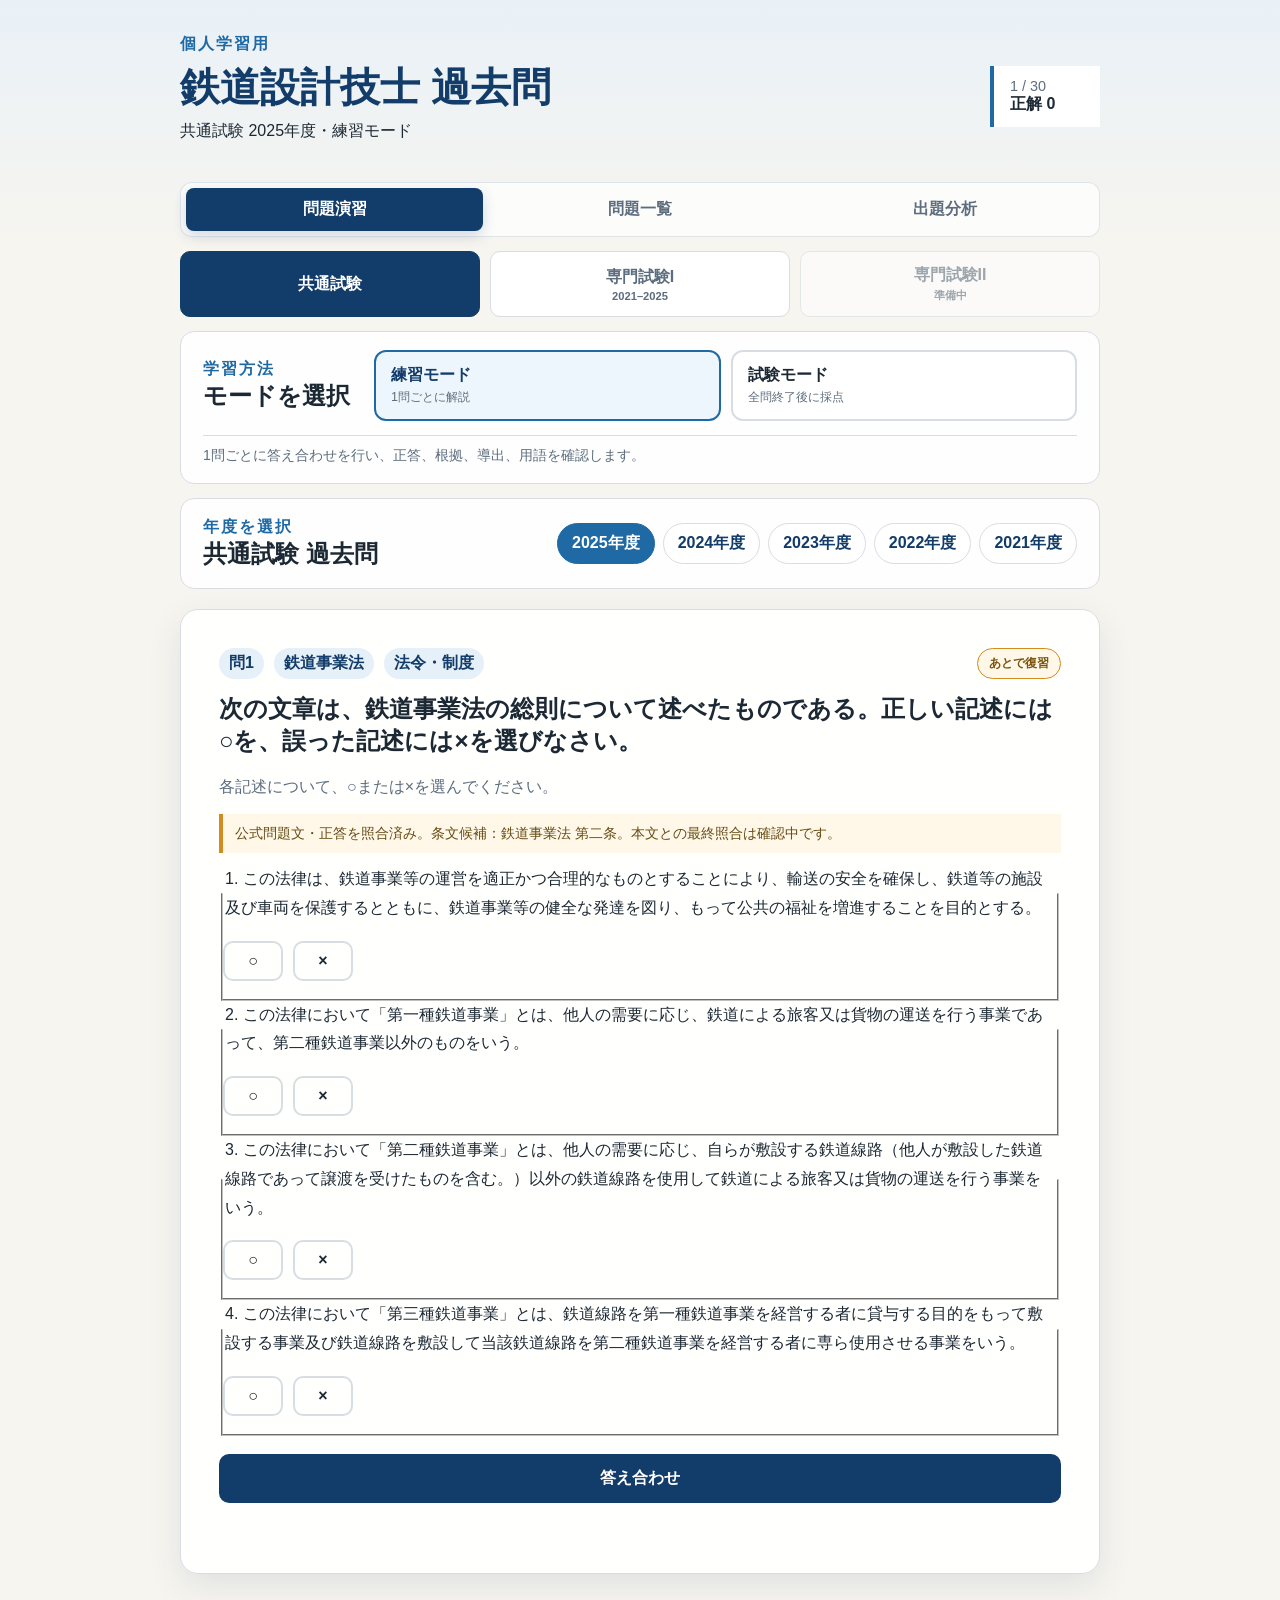
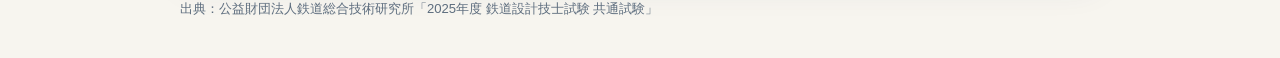
==== app/index.html @ 403614bc "Add files via upload" ====
<!doctype html>
<html lang="ja">
<head>
  <meta charset="utf-8">
  <meta name="viewport" content="width=device-width, initial-scale=1">
  <meta name="theme-color" content="#123c69">
  <title>鉄道設計技士 学習</title>
  <link rel="stylesheet" href="styles.css">
</head>
<body>
  <header class="site-header">
    <div>
      <p class="eyebrow">個人学習用</p>
      <h1>鉄道設計技士 過去問</h1>
      <p id="current-course">共通試験 2025年度</p>
    </div>
    <div class="score" aria-live="polite">
      <span id="progress">1 / 30</span>
      <strong id="score">正解 0</strong>
    </div>
  </header>

  <main>
    <nav class="view-nav" aria-label="画面切替">
      <button class="view-button active" type="button" data-view="study">問題演習</button>
      <button class="view-button" type="button" data-view="catalog">問題一覧</button>
      <button class="view-button" type="button" data-view="analysis">出題分析</button>
    </nav>

    <nav id="exam-nav" class="exam-nav study-view" aria-label="試験区分">
      <button class="exam-tab active" type="button" data-exam="common">共通試験</button>
      <button class="exam-tab" type="button" data-exam="specialist1">専門試験I <small>2021–2025</small></button>
      <button class="exam-tab" type="button" disabled>専門試験II <small>準備中</small></button>
    </nav>

    <section class="mode-panel study-view" aria-labelledby="mode-title">
      <div>
        <p class="eyebrow">学習方法</p>
        <h2 id="mode-title">モードを選択</h2>
      </div>
      <div class="mode-buttons">
        <button class="mode-button active" type="button" data-mode="practice"><strong>練習モード</strong><span>1問ごとに解説</span></button>
        <button class="mode-button" type="button" data-mode="exam"><strong>試験モード</strong><span>全問終了後に採点</span></button>
      </div>
      <p id="mode-description" class="mode-description"></p>
    </section>

    <section class="year-panel study-view" aria-labelledby="year-title">
      <div>
        <p class="eyebrow">年度を選択</p>
        <h2 id="year-title">共通試験 過去問</h2>
      </div>
      <div id="year-buttons" class="year-buttons"></div>
    </section>

    <section id="question-section" class="question-card study-view" aria-labelledby="question-title">
      <div class="question-meta">
        <span id="question-number">問1</span>
        <span id="question-topic">鉄道事業法</span>
        <span id="question-category">分野</span>
        <button id="review-toggle" class="review-toggle" type="button" aria-pressed="false">あとで復習</button>
      </div>
      <h2 id="question-title"></h2>
      <p id="instruction" class="instruction">各記述について、○または×を選んでください。</p>
      <p id="review-notice" class="review-notice" hidden>公式問題文と正答は照合済みです。この年度の詳細解説は、根拠資料との照合を進めながら順次更新しています。</p>
      <div id="question-diagram" class="question-diagram" hidden></div>
      <form id="question-form"></form>
      <div id="exam-palette" class="exam-palette" hidden aria-label="問題番号パレット"></div>
      <button id="check-button" class="primary" type="button">答え合わせ</button>
      <div id="exam-actions" class="exam-actions" hidden>
        <button id="previous-button" class="secondary" type="button">前の問題</button>
        <button id="exam-next-button" class="primary" type="button">次の問題</button>
        <button id="finish-exam-button" class="finish-button" type="button" hidden>試験を終了して採点</button>
      </div>
      <p id="form-message" class="form-message" role="alert"></p>
    </section>

    <section id="result-panel" class="result-panel study-view" hidden>
      <div class="result-heading">
        <h2 id="result-title">解説</h2>
        <span id="result-score"></span>
      </div>
      <div id="explanations"></div>
      <div class="source-box">
        <strong>根拠資料</strong>
        <p id="source-text"></p>
      </div>
      <button id="next-button" class="primary" type="button">次の問題</button>
    </section>

    <section id="exam-summary" class="result-panel exam-summary study-view" hidden>
      <p class="eyebrow">試験結果</p>
      <h2 id="exam-summary-score"></h2>
      <p id="target-result" class="target-result"></p>
      <p class="target-note">60%はアプリ上の学習目標です。公式の合格基準を示すものではありません。</p>
      <div id="exam-review-list"></div>
      <button id="restart-exam-button" class="primary" type="button">もう一度受験する</button>
    </section>

    <section id="catalog-view" class="catalog-view" hidden aria-labelledby="catalog-title">
      <div class="catalog-header">
        <div><p class="eyebrow">QUESTION LIBRARY</p><h2 id="catalog-title">問題一覧</h2><p>年度、分野、復習状態から問題を探し、直接演習を開始できます。</p></div>
        <strong id="catalog-count">0問</strong>
      </div>
      <div class="catalog-filters">
        <label>科目<select id="catalog-exam"><option value="common">共通試験</option><option value="specialist1">専門試験I</option></select></label>
        <label>年度<select id="catalog-year"></select></label>
        <label>分野<select id="catalog-category"><option value="all">すべて</option></select></label>
        <label class="review-filter"><input id="catalog-review-only" type="checkbox"><span>復習対象のみ</span></label>
      </div>
      <div id="catalog-list" class="catalog-list"></div>
    </section>

    <section id="analysis-view" class="analysis-view" hidden aria-labelledby="analysis-title">
      <div class="analysis-hero">
        <div>
          <p class="eyebrow">PAST EXAM INSIGHTS</p>
          <h2 id="analysis-title">出題分布を読む</h2>
          <p>2021～2025年度の問題を主題別に分類し、重点分野と年度ごとの変化を可視化します。</p>
        </div>
        <div class="analysis-subjects" role="group" aria-label="分析科目">
          <button class="analysis-subject active" type="button" data-analysis-exam="common">共通試験</button>
          <button class="analysis-subject" type="button" data-analysis-exam="specialist1">専門試験I</button>
        </div>
      </div>

      <div class="analysis-metrics">
        <article><span>分析年度</span><strong id="analysis-years">5年</strong><small>2021–2025</small></article>
        <article><span>分析問題数</span><strong id="analysis-total">150問</strong><small>各年30問</small></article>
        <article><span>最多分野</span><strong id="analysis-top-category">-</strong><small id="analysis-top-rate">-</small></article>
      </div>

      <div class="analysis-grid">
        <article class="chart-card donut-card">
          <div class="chart-heading"><div><p class="chart-kicker">5 YEAR TOTAL</p><h3>5年間の構成比</h3></div></div>
          <div class="donut-layout">
            <div id="distribution-donut" class="distribution-donut"><div><strong>150</strong><span>QUESTIONS</span></div></div>
            <div id="distribution-legend" class="distribution-legend"></div>
          </div>
        </article>

        <article class="chart-card ranking-card">
          <div class="chart-heading"><div><p class="chart-kicker">PRIORITY</p><h3>頻出分野ランキング</h3></div></div>
          <div id="category-ranking" class="category-ranking"></div>
        </article>
      </div>

      <article class="chart-card yearly-card">
        <div class="chart-heading"><div><p class="chart-kicker">YEAR BY YEAR</p><h3>年度別 出題構成</h3></div><p>各年度30問に占める割合</p></div>
        <div id="yearly-distribution" class="yearly-distribution"></div>
      </article>

      <p class="analysis-note">分類は問題文の主題をもとにした学習用の独自分類です。複数分野にまたがる問題は、中心となる知識分野へ1問として集計しています。</p>
    </section>
  </main>

  <footer>
    <span id="footer-source">出典：公益財団法人鉄道総合技術研究所「2025年度 鉄道設計技士試験 共通試験」</span>
  </footer>
  <script src="questions-2025-common.js"></script>
  <script src="questions-2025-common-11-20.js"></script>
  <script src="questions-2025-common-21-30.js"></script>
  <script src="questions-common-2021-2024.js"></script>
  <script src="questions-2025-specialist1.js"></script>
  <script src="source-mapping.js"></script>
  <script src="app.js"></script>
</body>
</html>
---- app/styles.css ----
:root {
  color-scheme: light;
  --navy: #123c69;
  --blue: #1f6aa5;
  --paper: #f7f5ef;
  --ink: #1c2833;
  --muted: #5d6d7e;
  --line: #d7dde3;
  --correct: #16794b;
  --wrong: #b23a32;
}

* { box-sizing: border-box; }
[hidden] { display: none !important; }

body {
  margin: 0;
  font-family: -apple-system, BlinkMacSystemFont, "Hiragino Sans", "Yu Gothic", sans-serif;
  color: var(--ink);
  background: linear-gradient(180deg, #e9f1f7 0, var(--paper) 260px);
}

.site-header, main, footer { width: min(920px, calc(100% - 32px)); margin-inline: auto; }

.site-header {
  display: flex;
  justify-content: space-between;
  gap: 24px;
  padding: 34px 0 24px;
}

h1, h2, p { margin-top: 0; }
h1 { margin-bottom: 6px; font-size: clamp(1.7rem, 5vw, 2.5rem); color: var(--navy); }
.eyebrow { margin-bottom: 5px; color: var(--blue); font-weight: 700; letter-spacing: .12em; }
.score { min-width: 110px; align-self: center; padding: 12px 16px; border-left: 4px solid var(--blue); background: #fff; }
.score span, .score strong { display: block; }
.score span { color: var(--muted); font-size: .9rem; }
.view-nav { display: flex; gap: 8px; margin-bottom: 14px; padding: 5px; border: 1px solid rgba(18,60,105,.12); border-radius: 12px; background: rgba(255,255,255,.72); }
.view-button { flex: 1; padding: 11px 16px; border: 0; border-radius: 8px; color: var(--muted); background: transparent; font: inherit; font-weight: 700; cursor: pointer; }
.view-button.active { color: #fff; background: var(--navy); box-shadow: 0 5px 14px rgba(18,60,105,.18); }

.question-card, .result-panel {
  padding: clamp(20px, 5vw, 38px);
  border: 1px solid var(--line);
  border-radius: 18px;
  background: rgba(255,255,255,.96);
  box-shadow: 0 12px 34px rgba(18,60,105,.1);
}

.exam-nav { display: grid; grid-template-columns: repeat(3, 1fr); gap: 10px; margin-bottom: 14px; }
.exam-tab { padding: 13px 10px; border: 1px solid var(--line); border-radius: 10px; background: #fff; color: var(--muted); font: inherit; font-weight: 700; }
.exam-tab.active { border-color: var(--navy); color: #fff; background: var(--navy); }
.exam-tab:disabled { opacity: .58; }
.exam-tab small { display: block; margin-top: 2px; font-size: .7rem; }
.mode-panel { display: grid; grid-template-columns: auto minmax(320px, 1fr); align-items: center; gap: 14px 24px; margin-bottom: 14px; padding: 18px 22px; border: 1px solid var(--line); border-radius: 14px; background: rgba(255,255,255,.92); }
.mode-panel h2, .mode-panel p { margin-bottom: 0; }
.mode-buttons { display: grid; grid-template-columns: repeat(2, minmax(0, 1fr)); gap: 10px; }
.mode-button { padding: 13px 15px; border: 2px solid var(--line); border-radius: 12px; color: var(--ink); background: #fff; font: inherit; text-align: left; cursor: pointer; }
.mode-button strong, .mode-button span { display: block; }
.mode-button span { margin-top: 3px; color: var(--muted); font-size: .78rem; }
.mode-button.active { border-color: var(--blue); background: #edf6fc; }
.mode-button.active strong { color: var(--navy); }
.mode-description { grid-column: 1 / -1; padding-top: 10px; border-top: 1px solid var(--line); color: var(--muted); font-size: .88rem; }
.year-panel { display: flex; align-items: center; gap: 20px; margin-bottom: 20px; padding: 18px 22px; border: 1px solid var(--line); border-radius: 14px; background: rgba(255,255,255,.92); }
.year-panel h2, .year-panel p { margin-bottom: 0; }
.year-buttons { display: flex; flex-wrap: wrap; gap: 8px; margin-left: auto; }
.year-button { padding: 9px 14px; border: 1px solid var(--line); border-radius: 999px; background: #fff; color: var(--navy); font: inherit; font-weight: 700; cursor: pointer; }
.year-button.active { border-color: var(--blue); color: #fff; background: var(--blue); }
.old-system-note { width: 100%; color: var(--muted); font-size: .78rem; text-align: right; }
.review-notice { margin: 12px 0; padding: 10px 12px; border-left: 4px solid #d28b20; background: #fff8e8; color: #654b14; font-size: .88rem; }

.result-panel { margin-top: 20px; }
.question-meta { display: flex; gap: 10px; margin-bottom: 14px; }
.question-meta span { padding: 5px 10px; border-radius: 999px; background: #e6f0f8; color: var(--navy); font-weight: 700; }
.review-toggle { margin-left: auto; padding: 6px 11px; border: 1px solid #d28b20; border-radius: 999px; color: #79530e; background: #fff8e8; font: inherit; font-size: .78rem; font-weight: 700; cursor: pointer; }
.review-toggle.active { color: #fff; background: #d28b20; }
.instruction { color: var(--muted); }
.question-diagram { margin: 20px 0; padding: 18px; overflow-x: auto; border: 1px solid var(--line); border-radius: 12px; background: #fbfcfd; text-align: center; }
.question-diagram svg { display: block; width: min(100%, 620px); height: auto; margin-inline: auto; }
.diagram-caption { margin: 10px 0 0; color: var(--muted); font-size: .88rem; }
.statement { padding: 18px 0; border-top: 1px solid var(--line); }
.statement-text { line-height: 1.8; }
.choices { display: flex; gap: 10px; }
.choices label { cursor: pointer; }
.choices input { position: absolute; opacity: 0; }
.choices span { display: inline-block; min-width: 60px; padding: 9px 15px; border: 2px solid var(--line); border-radius: 10px; text-align: center; font-weight: 700; }
.choices input:checked + span { border-color: var(--blue); color: var(--blue); background: #edf6fc; }
.word-choices { display: grid; grid-template-columns: repeat(2, minmax(0, 1fr)); }
.word-choices label { display: flex; }
.word-choices span { width: 100%; min-width: 0; text-align: left; }
.word-choices b { display: inline-block; margin-right: .7em; color: var(--navy); }
.text-choices { display: block; }
.text-answer { display: grid; grid-template-columns: auto minmax(0, 1fr); align-items: center; gap: 10px; }
.text-answer span { min-width: auto; border: 0; padding: 0; color: var(--navy); text-align: left; }
.text-answer input { position: static; width: 100%; padding: 11px 12px; opacity: 1; border: 2px solid var(--line); border-radius: 9px; color: var(--ink); background: #fff; font: inherit; }
.text-answer input:focus { border-color: var(--blue); outline: 2px solid rgba(31,106,165,.16); }
.primary { width: 100%; margin-top: 18px; padding: 14px 20px; border: 0; border-radius: 10px; color: #fff; background: var(--navy); font: inherit; font-weight: 700; cursor: pointer; }
.primary:hover { background: var(--blue); }
.exam-actions { display: grid; grid-template-columns: 1fr 2fr; gap: 10px; margin-top: 18px; }
.exam-actions .primary { margin-top: 0; }
.secondary, .finish-button { padding: 14px 20px; border-radius: 10px; font: inherit; font-weight: 700; cursor: pointer; }
.secondary { border: 2px solid var(--navy); color: var(--navy); background: #fff; }
.secondary:disabled { cursor: default; opacity: .4; }
.finish-button { grid-column: 1 / -1; border: 0; color: #fff; background: var(--correct); }
.exam-palette { display: grid; grid-template-columns: repeat(10, 1fr); gap: 6px; margin-top: 18px; padding: 14px; border: 1px solid var(--line); border-radius: 12px; background: #f6f8fa; }
.palette-button { position: relative; aspect-ratio: 1; border: 1px solid var(--line); border-radius: 7px; color: var(--muted); background: #fff; font: inherit; font-size: .74rem; font-weight: 700; cursor: pointer; }
.palette-button.answered { border-color: var(--correct); color: #fff; background: var(--correct); }
.palette-button.partial { border-color: var(--blue); color: var(--blue); background: #edf6fc; }
.palette-button.current { outline: 3px solid rgba(31,106,165,.25); border-color: var(--blue); }
.palette-button.flagged::after { position: absolute; top: 2px; right: 2px; width: 6px; height: 6px; border-radius: 50%; background: #d28b20; content: ""; }
.target-result { padding: 14px 16px; border-radius: 10px; font-size: 1.05rem; font-weight: 700; }
.target-result.reached { color: #0f5e3a; background: #e4f5ec; }
.target-result.not-reached { color: #8a2d27; background: #fbe9e7; }
.target-note { color: var(--muted); font-size: .82rem; }
.exam-review { margin: 12px 0; border: 1px solid var(--line); border-radius: 10px; background: #fff; }
.exam-review summary { padding: 14px 16px; color: var(--navy); font-weight: 700; cursor: pointer; }
.exam-review .explanation { margin: 0 14px 14px; }
.form-message { min-height: 1.4em; margin: 10px 0 0; color: var(--wrong); }
.result-heading { display: flex; align-items: baseline; justify-content: space-between; gap: 12px; }
.explanation { margin: 14px 0; padding: 16px; border-left: 5px solid var(--line); background: #f8fafb; }
.explanation.correct { border-color: var(--correct); }
.explanation.wrong { border-color: var(--wrong); }
.explanation h3 { margin: 0 0 8px; }
.detail-block { margin-top: 12px; padding: 12px 14px; border: 1px solid var(--line); border-radius: 8px; background: #fff; }
.detail-block > strong { color: var(--navy); }
.detail-block p { margin: 6px 0 0; line-height: 1.75; }
.detail-block ol { margin: 8px 0 0; padding-left: 1.4em; }
.detail-block li { margin: 5px 0; line-height: 1.7; }
.error-point { border-left: 4px solid #d28b20; }
.derivation-block { border-left: 4px solid var(--blue); }
.term-block dl { margin: 8px 0 0; }
.term-block dl div { display: grid; grid-template-columns: minmax(6em, 9em) 1fr; gap: 10px; padding: 7px 0; border-top: 1px solid var(--line); }
.term-block dt { font-weight: 700; color: var(--navy); }
.term-block dd { margin: 0; line-height: 1.65; }
.legal-basis { margin-top: 12px; padding: 12px 14px; border-radius: 8px; background: #eef3f7; }
.legal-basis strong { color: var(--navy); }
.legal-basis p { margin: 6px 0 0; line-height: 1.7; }
.statute-label { display: block; margin-bottom: 4px; color: var(--muted); font-size: .8rem; font-weight: 700; letter-spacing: .08em; }
.source-box { margin-top: 20px; padding: 16px; border-radius: 10px; background: #edf2f5; }
.source-box p { margin: 6px 0 0; line-height: 1.7; }
footer { padding: 26px 0 40px; color: var(--muted); font-size: .82rem; }

.analysis-view { display: grid; gap: 18px; }
.analysis-hero { display: flex; align-items: end; justify-content: space-between; gap: 28px; padding: clamp(24px, 5vw, 42px); overflow: hidden; border-radius: 20px; color: #fff; background: radial-gradient(circle at 88% 10%, rgba(76,169,184,.48), transparent 33%), linear-gradient(135deg, #102f50, #174f78 62%, #1b6d83); box-shadow: 0 18px 42px rgba(18,60,105,.2); }
.analysis-hero h2 { margin-bottom: 10px; font-size: clamp(1.8rem, 4vw, 2.7rem); }
.analysis-hero p { max-width: 590px; margin-bottom: 0; color: rgba(255,255,255,.8); line-height: 1.7; }
.analysis-hero .eyebrow { color: #8fd6dd; }
.analysis-subjects { display: flex; flex-shrink: 0; gap: 6px; padding: 5px; border: 1px solid rgba(255,255,255,.2); border-radius: 999px; background: rgba(255,255,255,.08); backdrop-filter: blur(8px); }
.analysis-subject { padding: 10px 16px; border: 0; border-radius: 999px; color: rgba(255,255,255,.7); background: transparent; font: inherit; font-weight: 700; cursor: pointer; white-space: nowrap; }
.analysis-subject.active { color: var(--navy); background: #fff; }
.analysis-metrics { display: grid; grid-template-columns: repeat(3, 1fr); gap: 12px; }
.analysis-metrics article { position: relative; padding: 18px 20px; overflow: hidden; border: 1px solid var(--line); border-radius: 14px; background: rgba(255,255,255,.94); box-shadow: 0 8px 22px rgba(18,60,105,.07); }
.analysis-metrics article::after { position: absolute; right: -18px; bottom: -26px; width: 80px; height: 80px; border-radius: 50%; background: rgba(31,106,165,.08); content: ""; }
.analysis-metrics span, .analysis-metrics small { display: block; color: var(--muted); font-size: .78rem; }
.analysis-metrics strong { display: block; margin: 5px 0 2px; color: var(--navy); font-size: clamp(1.3rem, 3vw, 2rem); }
.analysis-grid { display: grid; grid-template-columns: minmax(0, 1.12fr) minmax(0, .88fr); gap: 18px; }
.chart-card { padding: clamp(20px, 4vw, 30px); border: 1px solid var(--line); border-radius: 18px; background: rgba(255,255,255,.96); box-shadow: 0 10px 28px rgba(18,60,105,.08); }
.chart-heading { display: flex; align-items: end; justify-content: space-between; gap: 20px; margin-bottom: 22px; }
.chart-heading h3 { margin: 0; color: var(--navy); font-size: 1.25rem; }
.chart-heading > p { margin: 0; color: var(--muted); font-size: .8rem; }
.chart-kicker { margin-bottom: 3px; color: var(--blue); font-size: .7rem; font-weight: 800; letter-spacing: .16em; }
.donut-layout { display: grid; grid-template-columns: minmax(190px, 240px) 1fr; align-items: center; gap: 28px; }
.distribution-donut { display: grid; width: 100%; aspect-ratio: 1; place-items: center; border-radius: 50%; box-shadow: inset 0 0 0 1px rgba(18,60,105,.08), 0 15px 30px rgba(18,60,105,.12); }
.distribution-donut > div { display: grid; width: 58%; aspect-ratio: 1; place-content: center; border-radius: 50%; background: #fff; text-align: center; box-shadow: 0 5px 18px rgba(18,60,105,.12); }
.distribution-donut strong { color: var(--navy); font-size: clamp(2rem, 5vw, 3rem); line-height: 1; }
.distribution-donut span { margin-top: 5px; color: var(--muted); font-size: .63rem; font-weight: 800; letter-spacing: .14em; }
.distribution-legend { display: grid; gap: 8px; }
.distribution-legend > div { display: grid; grid-template-columns: 10px 1fr auto 36px; align-items: center; gap: 8px; padding-bottom: 7px; border-bottom: 1px solid #edf0f2; font-size: .82rem; }
.distribution-legend i { width: 9px; height: 9px; border-radius: 50%; }
.distribution-legend strong { color: var(--navy); }
.distribution-legend small { color: var(--muted); text-align: right; }
.category-ranking { display: grid; gap: 14px; }
.ranking-row { display: grid; grid-template-columns: 30px 1fr auto; align-items: center; gap: 10px; }
.rank-number { color: #9ba8b3; font-size: .75rem; font-weight: 800; }
.ranking-row > div > strong { display: block; margin-bottom: 5px; font-size: .85rem; }
.ranking-row > div > span { display: block; height: 6px; overflow: hidden; border-radius: 999px; background: #edf0f2; }
.ranking-row > div i { display: block; height: 100%; border-radius: inherit; }
.ranking-row > b { min-width: 42px; color: var(--navy); font-size: 1.15rem; text-align: right; }
.ranking-row > b small { margin-left: 2px; color: var(--muted); font-size: .62rem; }
.yearly-distribution { display: grid; gap: 18px; }
.year-row { display: grid; grid-template-columns: 54px 1fr; align-items: center; gap: 5px 14px; }
.year-row > strong { grid-row: 1 / 3; color: var(--navy); font-size: 1.05rem; }
.stacked-bar { display: flex; height: 24px; overflow: hidden; border-radius: 6px; background: #edf0f2; box-shadow: inset 0 0 0 1px rgba(18,60,105,.07); }
.stacked-bar span { min-width: 0; transition: width .35s ease; }
.year-row > small { overflow: hidden; color: var(--muted); font-size: .67rem; line-height: 1.5; white-space: nowrap; text-overflow: ellipsis; }
.year-row > small i { display: inline-block; width: 6px; height: 6px; margin-right: 3px; border-radius: 50%; }
.analysis-note { margin: 0; padding: 12px 15px; border-left: 4px solid var(--blue); color: var(--muted); background: rgba(255,255,255,.72); font-size: .78rem; line-height: 1.7; }
.catalog-view { display: grid; gap: 16px; }
.catalog-header { display: flex; align-items: end; justify-content: space-between; gap: 24px; padding: 28px 32px; border-radius: 18px; color: #fff; background: linear-gradient(135deg, #123c69, #1f6aa5); box-shadow: 0 14px 34px rgba(18,60,105,.18); }
.catalog-header h2 { margin-bottom: 6px; font-size: 2rem; }
.catalog-header p { margin-bottom: 0; color: rgba(255,255,255,.78); }
.catalog-header .eyebrow { color: #9edbe2; }
.catalog-header > strong { font-size: 2rem; white-space: nowrap; }
.catalog-filters { display: grid; grid-template-columns: repeat(3, 1fr) auto; gap: 10px; padding: 16px; border: 1px solid var(--line); border-radius: 14px; background: rgba(255,255,255,.94); }
.catalog-filters label { color: var(--muted); font-size: .72rem; font-weight: 700; }
.catalog-filters select { display: block; width: 100%; margin-top: 5px; padding: 10px; border: 1px solid var(--line); border-radius: 8px; color: var(--ink); background: #fff; font: inherit; }
.review-filter { display: flex; align-items: end; gap: 7px; padding: 0 4px 10px; white-space: nowrap; }
.catalog-list { display: grid; grid-template-columns: repeat(2, minmax(0, 1fr)); gap: 12px; }
.catalog-item { display: flex; flex-direction: column; padding: 18px; border: 1px solid var(--line); border-radius: 14px; background: rgba(255,255,255,.96); box-shadow: 0 7px 20px rgba(18,60,105,.06); }
.catalog-item-meta { display: flex; flex-wrap: wrap; gap: 6px; }
.catalog-item-meta span, .catalog-item-meta b { padding: 4px 7px; border-radius: 999px; color: var(--navy); background: #e6f0f8; font-size: .68rem; }
.catalog-item-meta b { color: #79530e; background: #fff0ca; }
.source-status { padding: 4px 7px; border-radius: 999px; font-size: .66rem; font-style: normal; font-weight: 700; }
.source-status.candidate-linked { color: #0f5e3a; background: #e4f5ec; }
.source-status.article-identified { color: #174f78; background: #dff0f7; }
.source-status.source-needed { color: #8a2d27; background: #fbe9e7; }
.catalog-item h3 { display: -webkit-box; margin: 13px 0 16px; overflow: hidden; font-size: .92rem; line-height: 1.7; -webkit-box-orient: vertical; -webkit-line-clamp: 3; }
.catalog-item button { margin-top: auto; padding: 10px; border: 1px solid var(--blue); border-radius: 8px; color: var(--blue); background: #fff; font: inherit; font-weight: 700; cursor: pointer; }
.catalog-empty { grid-column: 1 / -1; padding: 40px; border: 1px dashed var(--line); border-radius: 14px; color: var(--muted); background: #fff; text-align: center; }

@media (max-width: 600px) {
  .site-header { display: block; padding-top: 22px; }
  .score { margin-top: 18px; }
  .question-card, .result-panel { border-radius: 12px; }
  .word-choices { grid-template-columns: 1fr; }
  .term-block dl div { grid-template-columns: 1fr; gap: 2px; }
  .exam-nav { grid-template-columns: 1fr; }
  .mode-panel { display: block; }
  .mode-buttons { margin-top: 14px; grid-template-columns: 1fr; }
  .mode-description { margin-top: 12px; }
  .year-panel { display: block; }
  .year-buttons { margin: 14px 0 10px; }
  .old-system-note { text-align: left; }
  .analysis-hero { display: block; }
  .analysis-subjects { width: fit-content; margin-top: 20px; }
  .analysis-metrics { grid-template-columns: 1fr; }
  .analysis-grid { grid-template-columns: 1fr; }
  .donut-layout { grid-template-columns: 1fr; }
  .distribution-donut { width: min(240px, 85%); margin-inline: auto; }
  .year-row { grid-template-columns: 44px 1fr; }
  .question-meta { flex-wrap: wrap; }
  .review-toggle { margin-left: 0; }
  .exam-palette { grid-template-columns: repeat(6, 1fr); }
  .catalog-header { display: block; padding: 24px; }
  .catalog-header > strong { display: block; margin-top: 15px; }
  .catalog-filters { grid-template-columns: 1fr; }
  .review-filter { align-items: center; padding: 5px; }
  .catalog-list { grid-template-columns: 1fr; }
}
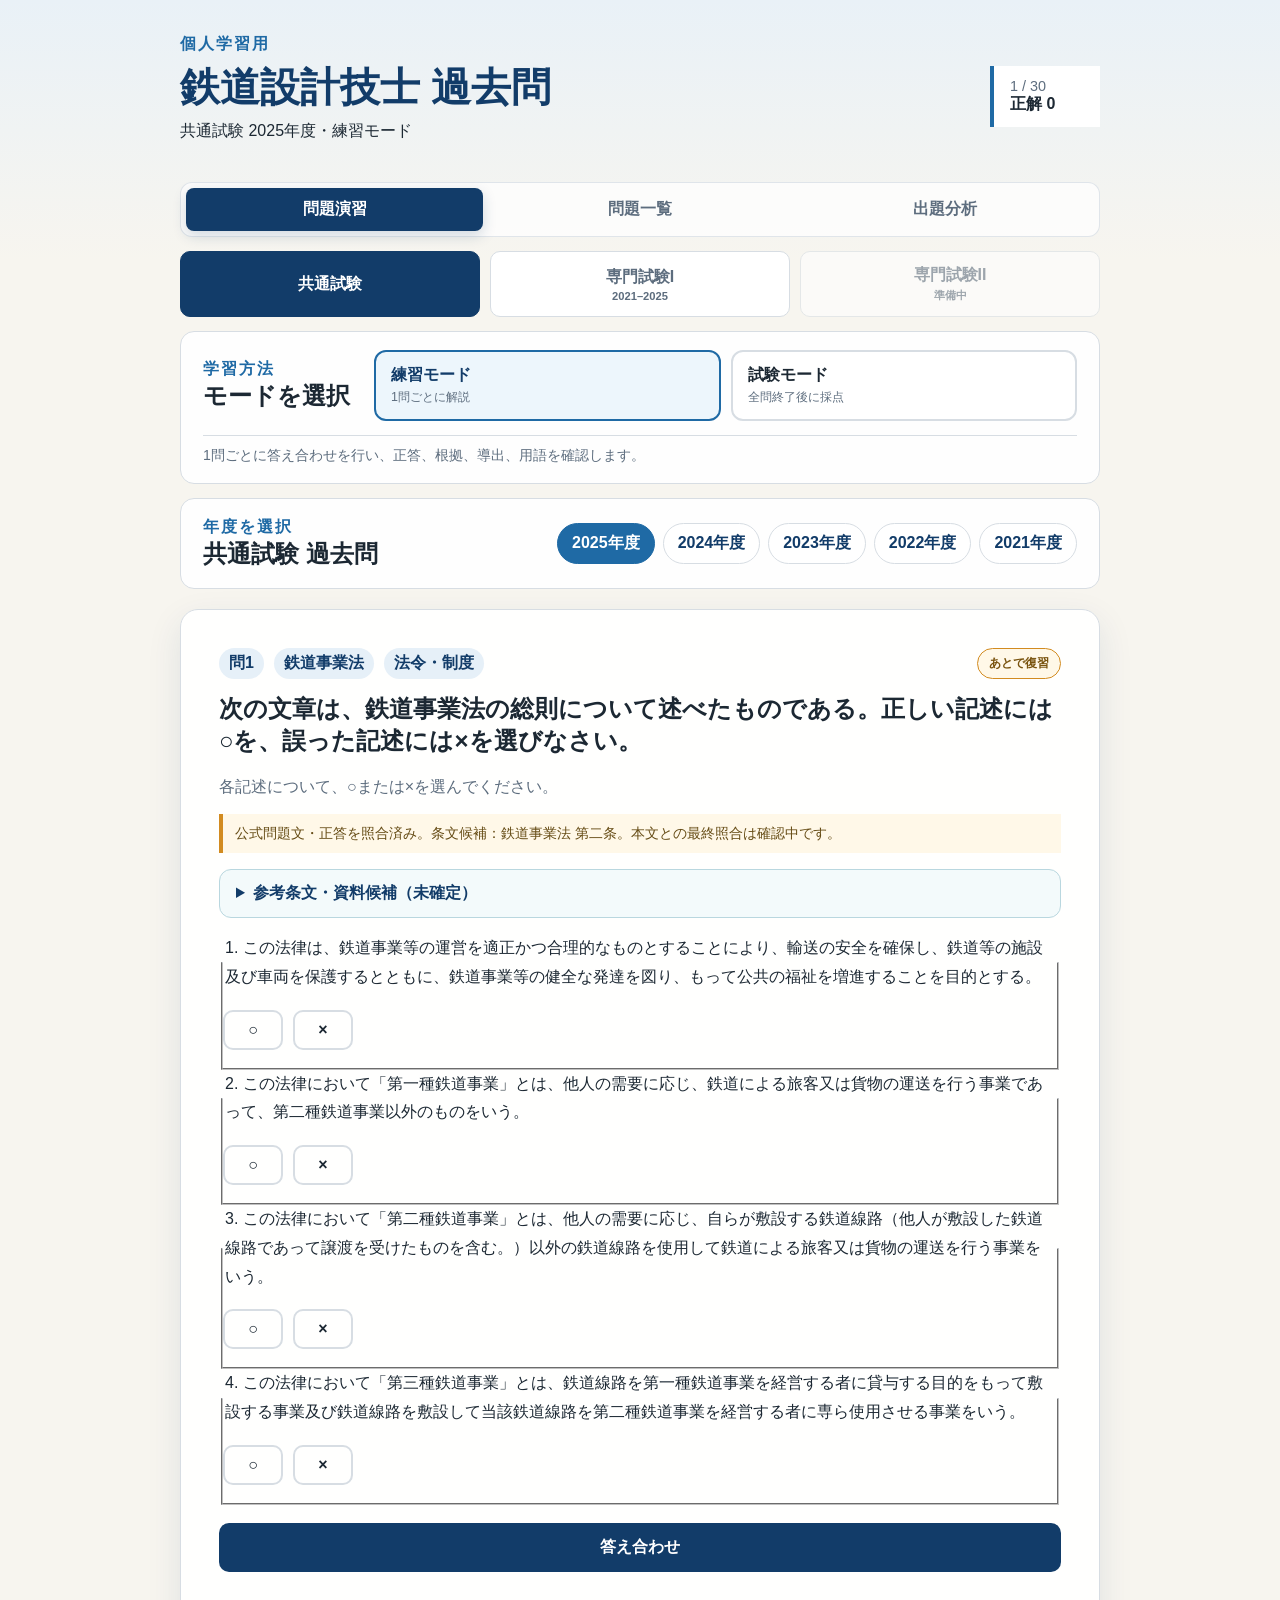
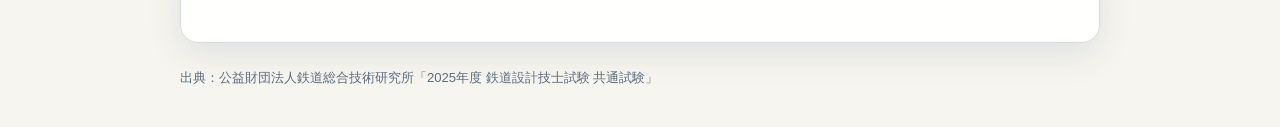
==== commit 4c9c3205: "Add files via upload" ====
--- a/app/index.html
+++ b/app/index.html
@@ -5,7 +5,7 @@
   <meta name="viewport" content="width=device-width, initial-scale=1">
   <meta name="theme-color" content="#123c69">
   <title>鉄道設計技士 学習</title>
-  <link rel="stylesheet" href="styles.css">
+  <link rel="stylesheet" href="styles.css?v=20260615j">
 </head>
 <body>
   <header class="site-header">
@@ -63,6 +63,8 @@
       <h2 id="question-title"></h2>
       <p id="instruction" class="instruction">各記述について、○または×を選んでください。</p>
       <p id="review-notice" class="review-notice" hidden>公式問題文と正答は照合済みです。この年度の詳細解説は、根拠資料との照合を進めながら順次更新しています。</p>
+      <div id="source-context" class="source-context" hidden></div>
+      <div id="study-guide" class="study-guide" hidden></div>
       <div id="question-diagram" class="question-diagram" hidden></div>
       <form id="question-form"></form>
       <div id="exam-palette" class="exam-palette" hidden aria-label="問題番号パレット"></div>
@@ -130,6 +132,8 @@
         <article><span>最多分野</span><strong id="analysis-top-category">-</strong><small id="analysis-top-rate">-</small></article>
       </div>
 
+      <div id="quality-metrics" class="quality-metrics" aria-label="解説整備状況"></div>
+
       <div class="analysis-grid">
         <article class="chart-card donut-card">
           <div class="chart-heading"><div><p class="chart-kicker">5 YEAR TOTAL</p><h3>5年間の構成比</h3></div></div>
@@ -162,7 +166,11 @@
   <script src="questions-2025-common-21-30.js"></script>
   <script src="questions-common-2021-2024.js"></script>
   <script src="questions-2025-specialist1.js"></script>
-  <script src="source-mapping.js"></script>
-  <script src="app.js"></script>
+  <script src="data-fixes.js?v=20260615j"></script>
+  <script src="specialist1-diagram-pages.js?v=20260615j"></script>
+  <script src="source-mapping.js?v=20260615j"></script>
+  <script src="verified-explanations.js?v=20260615j"></script>
+  <script src="study-guides.js?v=20260615j"></script>
+  <script src="app.js?v=20260615j"></script>
 </body>
 </html>
--- a/app/styles.css
+++ b/app/styles.css
@@ -68,6 +68,23 @@
 .year-button.active { border-color: var(--blue); color: #fff; background: var(--blue); }
 .old-system-note { width: 100%; color: var(--muted); font-size: .78rem; text-align: right; }
 .review-notice { margin: 12px 0; padding: 10px 12px; border-left: 4px solid #d28b20; background: #fff8e8; color: #654b14; font-size: .88rem; }
+.source-context { margin: 16px 0; border: 1px solid #b9d7df; border-radius: 12px; background: #f3fafb; }
+.source-context summary { padding: 13px 16px; color: var(--navy); font-weight: 800; cursor: pointer; }
+.source-context-list { display: grid; gap: 10px; padding: 0 16px 12px; }
+.source-context-list article { padding: 12px; border: 1px solid #d6e8ec; border-radius: 9px; background: #fff; }
+.source-context-list h3 { margin: 0 0 8px; font-size: .92rem; }
+.source-candidate + .source-candidate { margin-top: 9px; }
+.source-candidate strong { color: #175f6a; font-size: .82rem; }
+.source-candidate p, .source-context-list article > p { margin: 4px 0 0; color: var(--muted); font-size: .82rem; line-height: 1.65; }
+.source-context-note { margin: 0; padding: 10px 16px 14px; color: #6d5a25; font-size: .75rem; }
+.study-guide { margin: 16px 0; border: 1px solid #d9c893; border-radius: 12px; background: #fffbef; }
+.study-guide summary { padding: 13px 16px; color: #694d11; font-weight: 800; cursor: pointer; }
+.study-guide article { margin: 0 16px 12px; padding: 12px; border-radius: 9px; background: #fff; }
+.study-guide h3 { margin: 0 0 8px; font-size: .92rem; }
+.study-guide ol { margin: 0; padding-left: 22px; color: var(--muted); font-size: .84rem; line-height: 1.7; }
+.formula-list { display: flex; flex-wrap: wrap; gap: 6px; margin-top: 10px; }
+.formula-list code { padding: 5px 8px; border-radius: 6px; color: var(--navy); background: #edf3f8; }
+.study-guide > details > p { margin: 0; padding: 0 16px 14px; color: #6d5a25; font-size: .75rem; }
 
 .result-panel { margin-top: 20px; }
 .question-meta { display: flex; gap: 10px; margin-bottom: 14px; }
@@ -77,6 +94,8 @@
 .instruction { color: var(--muted); }
 .question-diagram { margin: 20px 0; padding: 18px; overflow-x: auto; border: 1px solid var(--line); border-radius: 12px; background: #fbfcfd; text-align: center; }
 .question-diagram svg { display: block; width: min(100%, 620px); height: auto; margin-inline: auto; }
+.question-diagram img { display: block; width: min(100%, 760px); height: auto; margin-inline: auto; }
+.source-page-figure + .source-page-figure { margin-top: 18px; }
 .diagram-caption { margin: 10px 0 0; color: var(--muted); font-size: .88rem; }
 .statement { padding: 18px 0; border-top: 1px solid var(--line); }
 .statement-text { line-height: 1.8; }
@@ -121,6 +140,9 @@
 .explanation.correct { border-color: var(--correct); }
 .explanation.wrong { border-color: var(--wrong); }
 .explanation h3 { margin: 0 0 8px; }
+.verification-badge { display: inline-flex; align-items: center; margin-left: 8px; padding: 3px 8px; border-radius: 999px; font-size: .72rem; font-weight: 800; vertical-align: middle; }
+.verification-badge.text-verified { color: #135d4c; background: #dff4ed; border: 1px solid #9fd6c8; }
+.verification-badge.solution-verified { color: #724616; background: #fff1d6; border: 1px solid #e7c887; }
 .detail-block { margin-top: 12px; padding: 12px 14px; border: 1px solid var(--line); border-radius: 8px; background: #fff; }
 .detail-block > strong { color: var(--navy); }
 .detail-block p { margin: 6px 0 0; line-height: 1.75; }
@@ -153,6 +175,14 @@
 .analysis-metrics article::after { position: absolute; right: -18px; bottom: -26px; width: 80px; height: 80px; border-radius: 50%; background: rgba(31,106,165,.08); content: ""; }
 .analysis-metrics span, .analysis-metrics small { display: block; color: var(--muted); font-size: .78rem; }
 .analysis-metrics strong { display: block; margin: 5px 0 2px; color: var(--navy); font-size: clamp(1.3rem, 3vw, 2rem); }
+.quality-metrics { display: grid; grid-template-columns: repeat(4, 1fr); gap: 12px; }
+.quality-metrics article { padding: 16px; border: 1px solid var(--line); border-radius: 14px; background: #fff; }
+.quality-metrics span { color: var(--muted); font-size: .75rem; font-weight: 700; }
+.quality-metrics strong { display: block; margin: 5px 0 9px; color: var(--navy); font-size: 1.35rem; }
+.quality-metrics strong small { color: var(--muted); font-size: .72rem; }
+.quality-metrics article > div { height: 6px; overflow: hidden; border-radius: 999px; background: #e7eef3; }
+.quality-metrics i { display: block; height: 100%; border-radius: inherit; background: linear-gradient(90deg, #1f6aa5, #35a0a9); }
+.quality-metrics p { margin: 8px 0 0; color: var(--muted); font-size: .72rem; }
 .analysis-grid { display: grid; grid-template-columns: minmax(0, 1.12fr) minmax(0, .88fr); gap: 18px; }
 .chart-card { padding: clamp(20px, 4vw, 30px); border: 1px solid var(--line); border-radius: 18px; background: rgba(255,255,255,.96); box-shadow: 0 10px 28px rgba(18,60,105,.08); }
 .chart-heading { display: flex; align-items: end; justify-content: space-between; gap: 20px; margin-bottom: 22px; }
@@ -203,6 +233,8 @@
 .source-status { padding: 4px 7px; border-radius: 999px; font-size: .66rem; font-style: normal; font-weight: 700; }
 .source-status.candidate-linked { color: #0f5e3a; background: #e4f5ec; }
 .source-status.article-identified { color: #174f78; background: #dff0f7; }
+.source-status.text-verified { color: #fff; background: #0d766e; box-shadow: 0 2px 8px rgba(13,118,110,.2); }
+.source-status.solution-verified { color: #fff; background: #79530e; box-shadow: 0 2px 8px rgba(121,83,14,.2); }
 .source-status.source-needed { color: #8a2d27; background: #fbe9e7; }
 .catalog-item h3 { display: -webkit-box; margin: 13px 0 16px; overflow: hidden; font-size: .92rem; line-height: 1.7; -webkit-box-orient: vertical; -webkit-line-clamp: 3; }
 .catalog-item button { margin-top: auto; padding: 10px; border: 1px solid var(--blue); border-radius: 8px; color: var(--blue); background: #fff; font: inherit; font-weight: 700; cursor: pointer; }
@@ -224,6 +256,7 @@
   .analysis-hero { display: block; }
   .analysis-subjects { width: fit-content; margin-top: 20px; }
   .analysis-metrics { grid-template-columns: 1fr; }
+  .quality-metrics { grid-template-columns: 1fr 1fr; }
   .analysis-grid { grid-template-columns: 1fr; }
   .donut-layout { grid-template-columns: 1fr; }
   .distribution-donut { width: min(240px, 85%); margin-inline: auto; }
